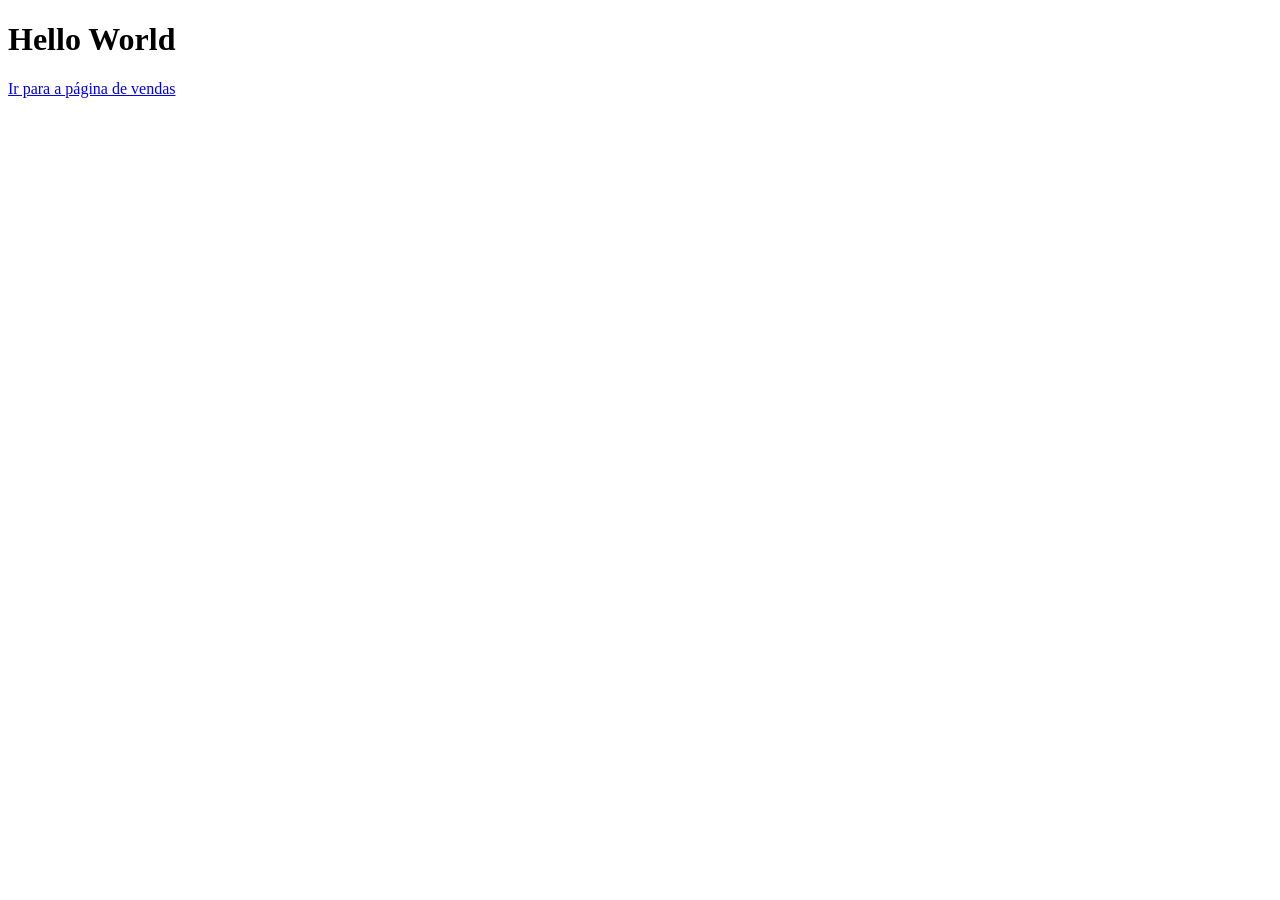
==== index.html @ 5bcf9ca5 "Teste de versionamento" ====
<!DOCTYPE html>
<html lang="en">
<head>
    <meta charset="UTF-8">
    <meta name="viewport" content="width=device-width, initial-scale=1.0">
    <title>Document</title>
</head>
<body>
    <h1>Hello World</h1>
    <a href="vendas.html">Ir para a página de vendas</a>
</body>
</html>
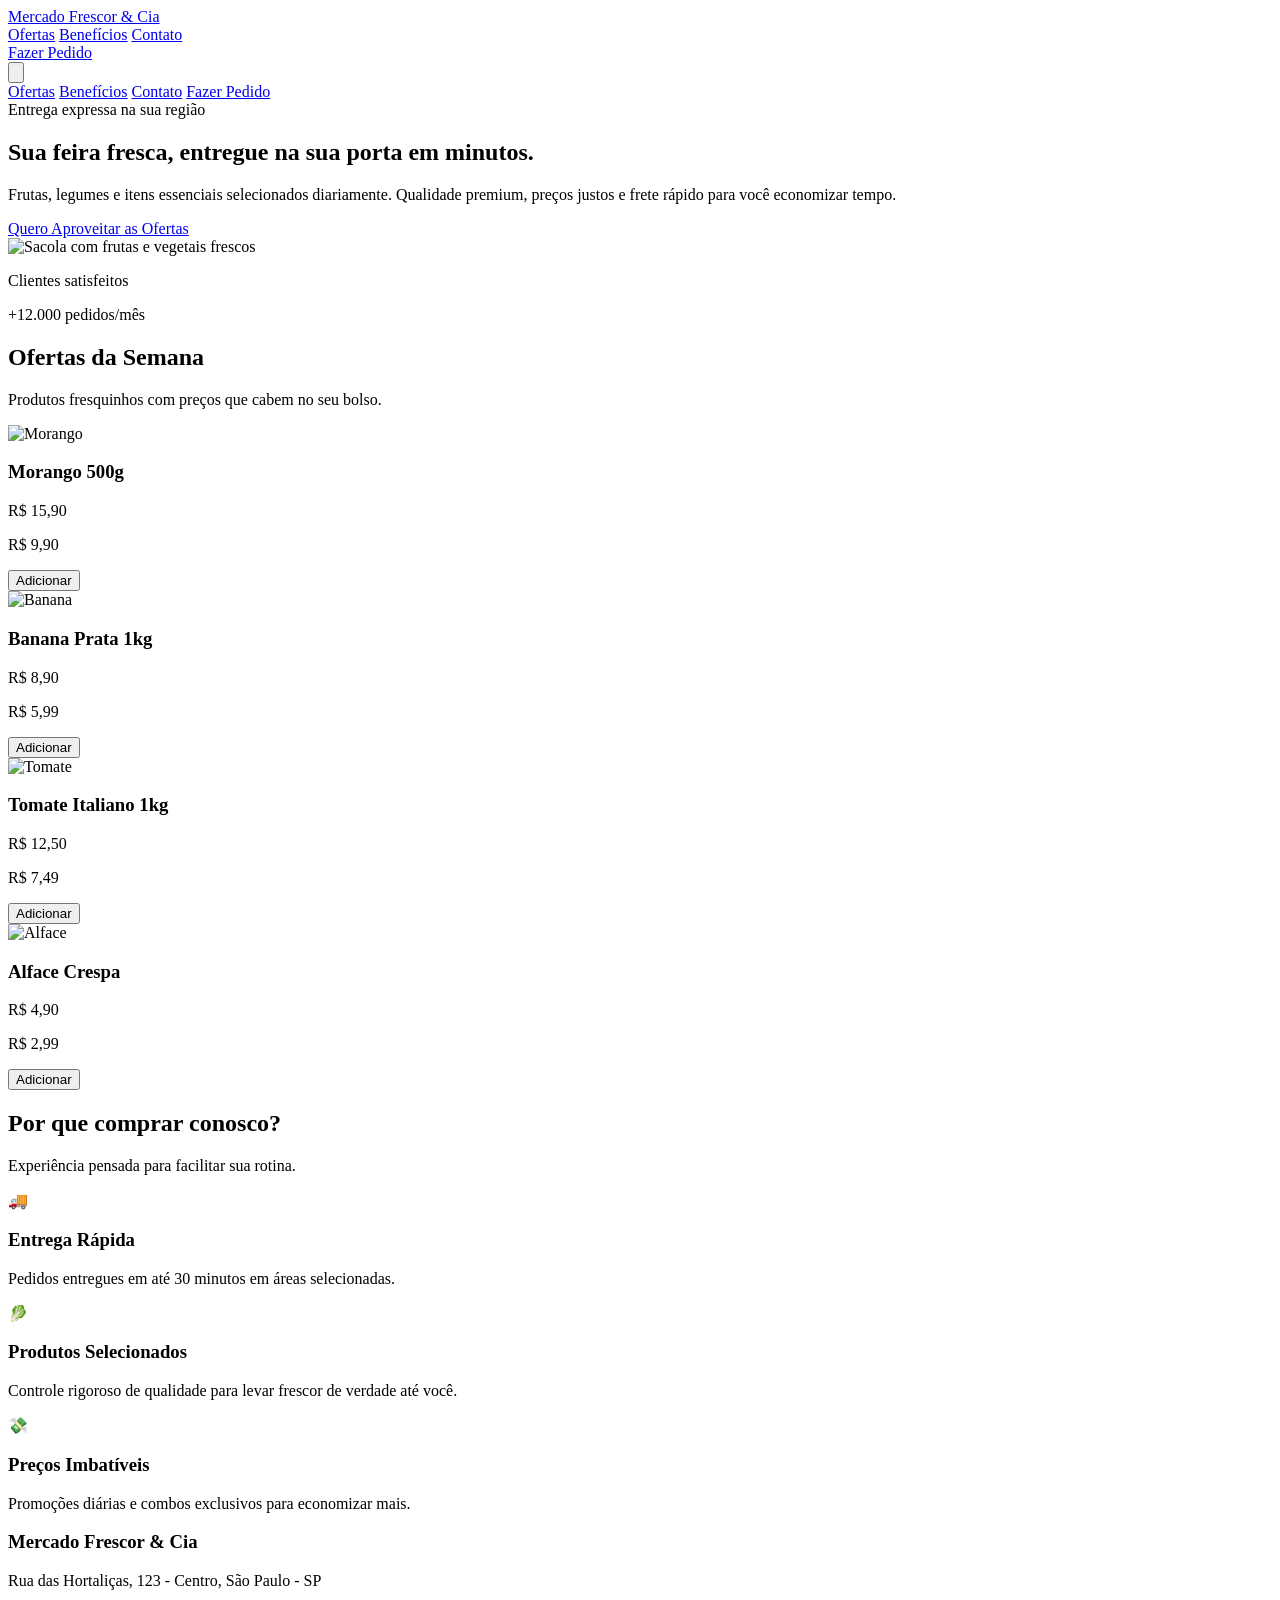
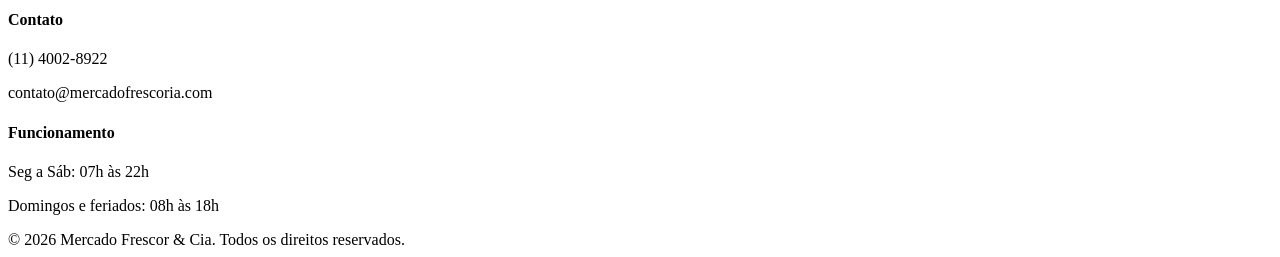
==== commit 47b19735: "Página inicial" ====
--- a/index.html
+++ b/index.html
@@ -1,12 +1,197 @@
 <!DOCTYPE html>
-<html lang="en">
+<html lang="pt-BR">
 <head>
-    <meta charset="UTF-8">
-    <meta name="viewport" content="width=device-width, initial-scale=1.0">
-    <title>Document</title>
+  <meta charset="UTF-8" />
+  <meta name="viewport" content="width=device-width, initial-scale=1.0" />
+  <title>Mercado Frescor & Cia</title>
+  <meta name="description" content="Sua feira fresca com entrega rápida, ofertas semanais e preços imbatíveis." />
+  <script src="https://cdn.tailwindcss.com"></script>
+  <script>
+    tailwind.config = {
+      theme: {
+        extend: {
+          colors: {
+            brand: {
+              50: '#f1fdf4',
+              100: '#d7f7df',
+              500: '#22c55e',
+              600: '#16a34a',
+              700: '#15803d'
+            },
+            accent: {
+              500: '#f97316',
+              600: '#ea580c'
+            }
+          }
+        }
+      }
+    }
+  </script>
 </head>
-<body>
-    <h1>Hello World</h1>
-    <a href="vendas.html">Ir para a página de vendas</a>
+<body class="bg-gray-50 text-gray-800 antialiased">
+  <header class="bg-white/95 backdrop-blur border-b border-gray-100 sticky top-0 z-50">
+    <nav class="max-w-7xl mx-auto px-4 sm:px-6 lg:px-8">
+      <div class="h-16 flex items-center justify-between">
+        <a href="#" class="text-xl font-extrabold text-brand-700">Mercado <span class="text-brand-500">Frescor & Cia</span></a>
+
+        <div class="hidden md:flex items-center gap-8 text-sm font-medium">
+          <a href="#ofertas" class="hover:text-brand-600 transition">Ofertas</a>
+          <a href="#beneficios" class="hover:text-brand-600 transition">Benefícios</a>
+          <a href="#contato" class="hover:text-brand-600 transition">Contato</a>
+        </div>
+
+        <div class="hidden md:block">
+          <a href="#" class="inline-flex items-center rounded-xl bg-accent-500 hover:bg-accent-600 px-5 py-2.5 text-white font-semibold shadow-sm transition">Fazer Pedido</a>
+        </div>
+
+        <button id="menu-btn" class="md:hidden p-2 rounded-lg border border-gray-200" aria-label="Abrir menu" aria-expanded="false" aria-controls="mobile-menu">
+          <svg class="w-6 h-6" fill="none" stroke="currentColor" stroke-width="2" viewBox="0 0 24 24" aria-hidden="true">
+            <path stroke-linecap="round" stroke-linejoin="round" d="M4 6h16M4 12h16M4 18h16" />
+          </svg>
+        </button>
+      </div>
+
+      <div id="mobile-menu" class="md:hidden hidden pb-4">
+        <div class="flex flex-col gap-3 text-sm font-medium">
+          <a href="#ofertas" class="py-2 px-2 rounded-lg hover:bg-brand-50">Ofertas</a>
+          <a href="#beneficios" class="py-2 px-2 rounded-lg hover:bg-brand-50">Benefícios</a>
+          <a href="#contato" class="py-2 px-2 rounded-lg hover:bg-brand-50">Contato</a>
+          <a href="#" class="mt-1 inline-flex justify-center rounded-xl bg-accent-500 hover:bg-accent-600 px-4 py-2.5 text-white font-semibold">Fazer Pedido</a>
+        </div>
+      </div>
+    </nav>
+  </header>
+
+  <main>
+    <section class="max-w-7xl mx-auto px-4 sm:px-6 lg:px-8 py-10 sm:py-14">
+      <div class="grid md:grid-cols-2 gap-8 items-center">
+        <div>
+          <span class="inline-flex items-center rounded-full bg-brand-100 text-brand-700 text-xs font-semibold px-3 py-1 mb-4">Entrega expressa na sua região</span>
+          <h1 class="text-3xl sm:text-4xl lg:text-5xl font-extrabold leading-tight text-gray-900">Sua feira fresca, entregue na sua porta em minutos.</h1>
+          <p class="mt-4 text-gray-600 text-base sm:text-lg">Frutas, legumes e itens essenciais selecionados diariamente. Qualidade premium, preços justos e frete rápido para você economizar tempo.</p>
+          <a href="#ofertas" class="mt-6 inline-flex rounded-2xl bg-accent-500 hover:bg-accent-600 px-7 py-3.5 text-white text-base font-bold shadow-md transition">Quero Aproveitar as Ofertas</a>
+        </div>
+        <div class="relative">
+          <img src="https://images.unsplash.com/photo-1542838132-92c53300491e?auto=format&fit=crop&w=1200&q=80" alt="Sacola com frutas e vegetais frescos" class="w-full h-72 sm:h-96 object-cover rounded-3xl shadow-lg" />
+          <div class="absolute -bottom-4 -left-4 bg-white rounded-2xl shadow-lg p-4 border border-gray-100">
+            <p class="text-sm text-gray-500">Clientes satisfeitos</p>
+            <p class="text-xl font-bold text-brand-700">+12.000 pedidos/mês</p>
+          </div>
+        </div>
+      </div>
+    </section>
+
+    <section id="ofertas" class="bg-white py-12 sm:py-16 border-y border-gray-100">
+      <div class="max-w-7xl mx-auto px-4 sm:px-6 lg:px-8">
+        <div class="text-center mb-8">
+          <h2 class="text-2xl sm:text-3xl font-extrabold text-gray-900">Ofertas da Semana</h2>
+          <p class="mt-2 text-gray-600">Produtos fresquinhos com preços que cabem no seu bolso.</p>
+        </div>
+
+        <div class="grid grid-cols-1 sm:grid-cols-2 lg:grid-cols-4 gap-6">
+          <article class="rounded-2xl border border-gray-100 bg-white shadow-sm overflow-hidden">
+            <img src="https://placehold.co/600x400/DCFCE7/166534?text=Morango" alt="Morango" class="w-full h-44 object-cover" />
+            <div class="p-4">
+              <h3 class="font-semibold text-lg">Morango 500g</h3>
+              <p class="text-sm text-gray-500 line-through">R$ 15,90</p>
+              <p class="text-2xl font-extrabold text-red-600">R$ 9,90</p>
+              <button class="mt-3 w-full rounded-xl bg-brand-600 hover:bg-brand-700 text-white font-semibold py-2.5">Adicionar</button>
+            </div>
+          </article>
+
+          <article class="rounded-2xl border border-gray-100 bg-white shadow-sm overflow-hidden">
+            <img src="https://placehold.co/600x400/FEF3C7/92400E?text=Banana" alt="Banana" class="w-full h-44 object-cover" />
+            <div class="p-4">
+              <h3 class="font-semibold text-lg">Banana Prata 1kg</h3>
+              <p class="text-sm text-gray-500 line-through">R$ 8,90</p>
+              <p class="text-2xl font-extrabold text-red-600">R$ 5,99</p>
+              <button class="mt-3 w-full rounded-xl bg-brand-600 hover:bg-brand-700 text-white font-semibold py-2.5">Adicionar</button>
+            </div>
+          </article>
+
+          <article class="rounded-2xl border border-gray-100 bg-white shadow-sm overflow-hidden">
+            <img src="https://placehold.co/600x400/DBEAFE/1E3A8A?text=Tomate" alt="Tomate" class="w-full h-44 object-cover" />
+            <div class="p-4">
+              <h3 class="font-semibold text-lg">Tomate Italiano 1kg</h3>
+              <p class="text-sm text-gray-500 line-through">R$ 12,50</p>
+              <p class="text-2xl font-extrabold text-red-600">R$ 7,49</p>
+              <button class="mt-3 w-full rounded-xl bg-brand-600 hover:bg-brand-700 text-white font-semibold py-2.5">Adicionar</button>
+            </div>
+          </article>
+
+          <article class="rounded-2xl border border-gray-100 bg-white shadow-sm overflow-hidden">
+            <img src="https://placehold.co/600x400/FEE2E2/991B1B?text=Alface" alt="Alface" class="w-full h-44 object-cover" />
+            <div class="p-4">
+              <h3 class="font-semibold text-lg">Alface Crespa</h3>
+              <p class="text-sm text-gray-500 line-through">R$ 4,90</p>
+              <p class="text-2xl font-extrabold text-red-600">R$ 2,99</p>
+              <button class="mt-3 w-full rounded-xl bg-brand-600 hover:bg-brand-700 text-white font-semibold py-2.5">Adicionar</button>
+            </div>
+          </article>
+        </div>
+      </div>
+    </section>
+
+    <section id="beneficios" class="py-12 sm:py-16">
+      <div class="max-w-7xl mx-auto px-4 sm:px-6 lg:px-8">
+        <div class="text-center mb-8">
+          <h2 class="text-2xl sm:text-3xl font-extrabold text-gray-900">Por que comprar conosco?</h2>
+          <p class="mt-2 text-gray-600">Experiência pensada para facilitar sua rotina.</p>
+        </div>
+
+        <div class="grid grid-cols-1 md:grid-cols-3 gap-6">
+          <article class="rounded-2xl bg-white border border-gray-100 p-6 shadow-sm">
+            <div class="text-3xl mb-3">🚚</div>
+            <h3 class="font-bold text-lg">Entrega Rápida</h3>
+            <p class="text-gray-600 mt-2">Pedidos entregues em até 30 minutos em áreas selecionadas.</p>
+          </article>
+
+          <article class="rounded-2xl bg-white border border-gray-100 p-6 shadow-sm">
+            <div class="text-3xl mb-3">🥬</div>
+            <h3 class="font-bold text-lg">Produtos Selecionados</h3>
+            <p class="text-gray-600 mt-2">Controle rigoroso de qualidade para levar frescor de verdade até você.</p>
+          </article>
+
+          <article class="rounded-2xl bg-white border border-gray-100 p-6 shadow-sm">
+            <div class="text-3xl mb-3">💸</div>
+            <h3 class="font-bold text-lg">Preços Imbatíveis</h3>
+            <p class="text-gray-600 mt-2">Promoções diárias e combos exclusivos para economizar mais.</p>
+          </article>
+        </div>
+      </div>
+    </section>
+  </main>
+
+  <footer id="contato" class="bg-brand-700 text-white py-10">
+    <div class="max-w-7xl mx-auto px-4 sm:px-6 lg:px-8 grid sm:grid-cols-2 lg:grid-cols-3 gap-6">
+      <div>
+        <h3 class="font-bold text-lg">Mercado Frescor & Cia</h3>
+        <p class="text-brand-100 mt-2">Rua das Hortaliças, 123 - Centro, São Paulo - SP</p>
+      </div>
+      <div>
+        <h4 class="font-semibold">Contato</h4>
+        <p class="text-brand-100 mt-2">(11) 4002-8922</p>
+        <p class="text-brand-100">contato@mercadofrescoria.com</p>
+      </div>
+      <div>
+        <h4 class="font-semibold">Funcionamento</h4>
+        <p class="text-brand-100 mt-2">Seg a Sáb: 07h às 22h</p>
+        <p class="text-brand-100">Domingos e feriados: 08h às 18h</p>
+      </div>
+    </div>
+    <div class="max-w-7xl mx-auto px-4 sm:px-6 lg:px-8 mt-8 pt-6 border-t border-brand-600 text-brand-100 text-sm">
+      © 2026 Mercado Frescor & Cia. Todos os direitos reservados.
+    </div>
+  </footer>
+
+  <script>
+    const menuBtn = document.getElementById('menu-btn');
+    const mobileMenu = document.getElementById('mobile-menu');
+
+    menuBtn.addEventListener('click', () => {
+      const isHidden = mobileMenu.classList.toggle('hidden');
+      menuBtn.setAttribute('aria-expanded', String(!isHidden));
+    });
+  </script>
 </body>
-</html>+</html>
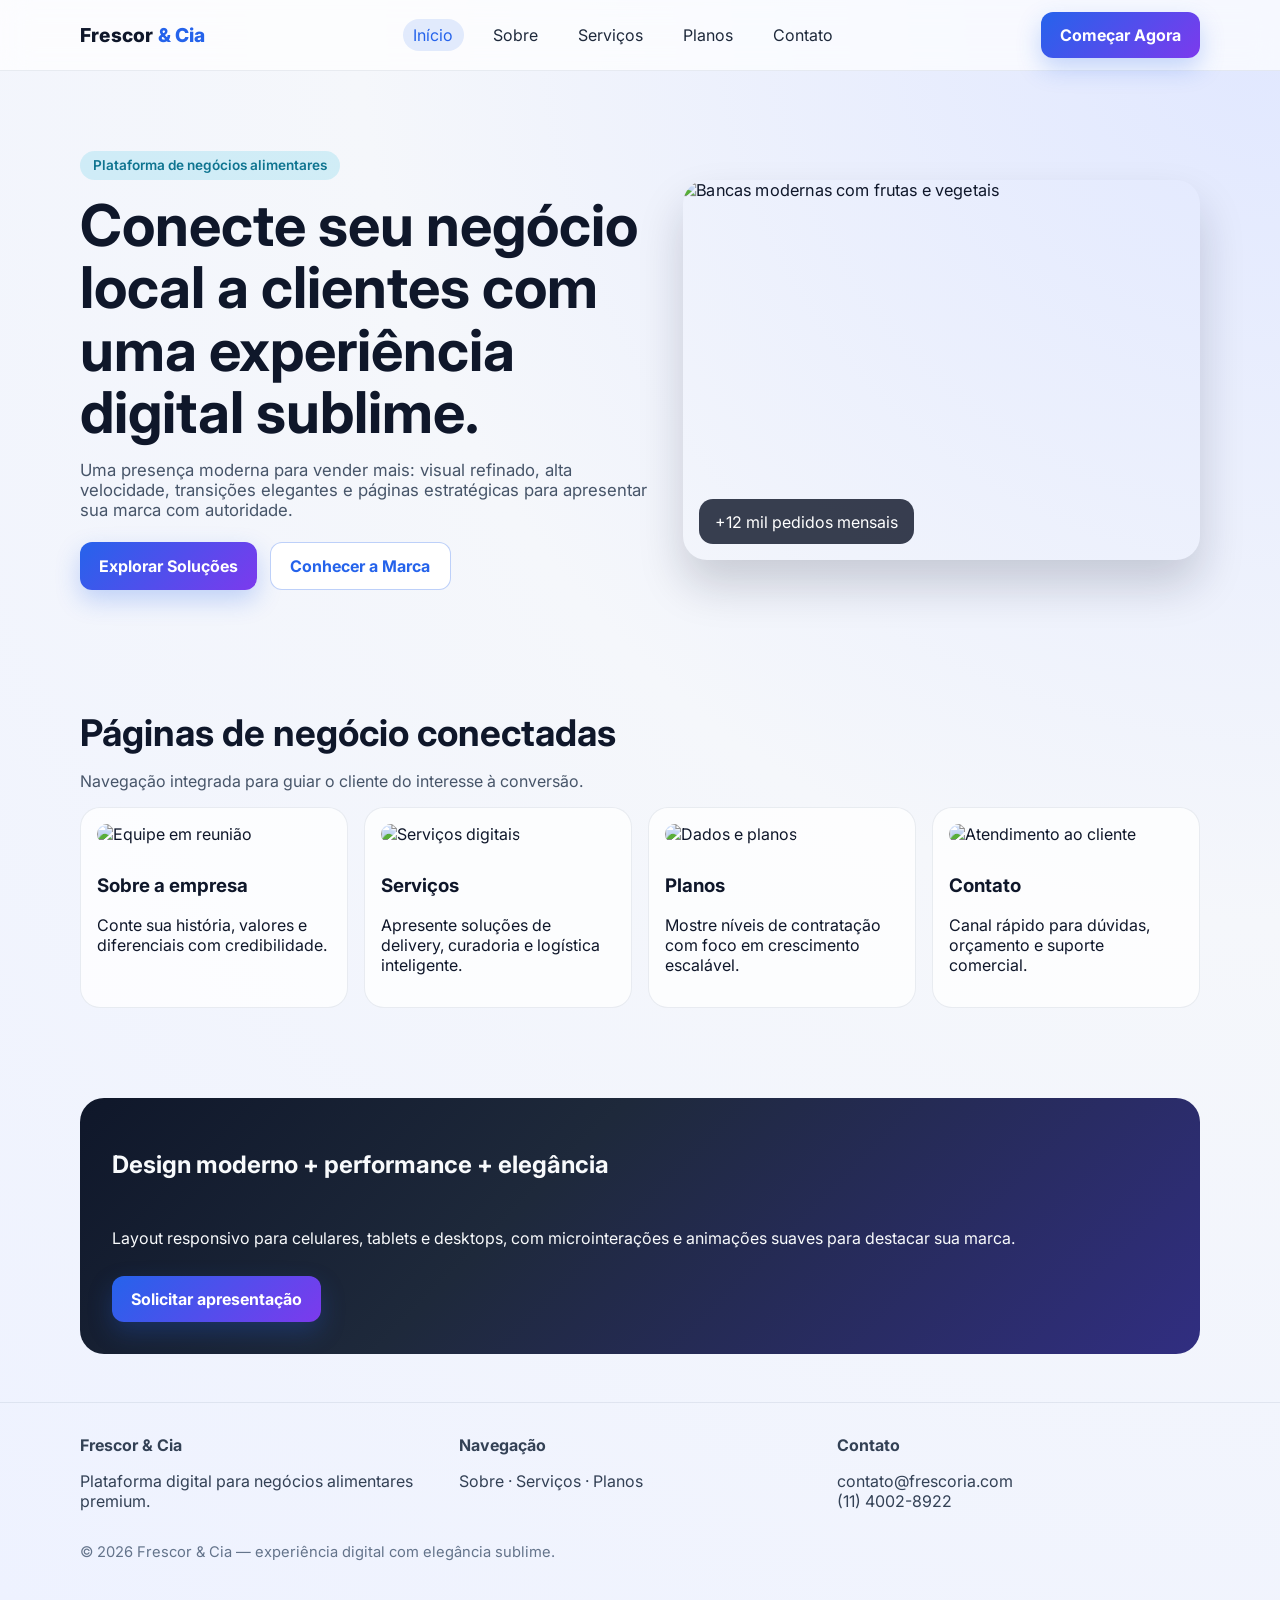
==== commit 85f9f082: "Cria site multi-paginas moderno e responsivo com README" ====
--- a/index.html
+++ b/index.html
@@ -3,195 +3,77 @@
 <head>
   <meta charset="UTF-8" />
   <meta name="viewport" content="width=device-width, initial-scale=1.0" />
-  <title>Mercado Frescor & Cia</title>
-  <meta name="description" content="Sua feira fresca com entrega rápida, ofertas semanais e preços imbatíveis." />
-  <script src="https://cdn.tailwindcss.com"></script>
-  <script>
-    tailwind.config = {
-      theme: {
-        extend: {
-          colors: {
-            brand: {
-              50: '#f1fdf4',
-              100: '#d7f7df',
-              500: '#22c55e',
-              600: '#16a34a',
-              700: '#15803d'
-            },
-            accent: {
-              500: '#f97316',
-              600: '#ea580c'
-            }
-          }
-        }
-      }
-    }
-  </script>
+  <title>Frescor & Cia | Início</title>
+  <meta name="description" content="Marketplace moderno para feiras, mercearias e negócios locais com entrega expressa e experiência premium." />
+  <link rel="preconnect" href="https://fonts.googleapis.com" />
+  <link rel="preconnect" href="https://fonts.gstatic.com" crossorigin />
+  <link href="https://fonts.googleapis.com/css2?family=Inter:wght@400;600;700;800&display=swap" rel="stylesheet" />
+  <link rel="stylesheet" href="styles.css" />
 </head>
-<body class="bg-gray-50 text-gray-800 antialiased">
-  <header class="bg-white/95 backdrop-blur border-b border-gray-100 sticky top-0 z-50">
-    <nav class="max-w-7xl mx-auto px-4 sm:px-6 lg:px-8">
-      <div class="h-16 flex items-center justify-between">
-        <a href="#" class="text-xl font-extrabold text-brand-700">Mercado <span class="text-brand-500">Frescor & Cia</span></a>
+<body>
+  <header class="topbar">
+    <div class="container nav-wrap">
+      <a class="brand" href="index.html">Frescor <span>& Cia</span></a>
+      <nav class="nav-links" aria-label="Principal">
+        <a class="active" href="index.html">Início</a>
+        <a href="sobre.html">Sobre</a>
+        <a href="servicos.html">Serviços</a>
+        <a href="planos.html">Planos</a>
+        <a href="contato.html">Contato</a>
+      </nav>
+      <a class="btn btn-primary nav-cta" href="planos.html">Começar Agora</a>
+      <button class="menu-btn" data-menu-btn aria-expanded="false" aria-label="Abrir menu">☰</button>
+    </div>
+    <div class="container mobile-menu" data-mobile-menu>
+      <a href="index.html">Início</a><a href="sobre.html">Sobre</a><a href="servicos.html">Serviços</a><a href="planos.html">Planos</a><a href="contato.html">Contato</a>
+    </div>
+  </header>
 
-        <div class="hidden md:flex items-center gap-8 text-sm font-medium">
-          <a href="#ofertas" class="hover:text-brand-600 transition">Ofertas</a>
-          <a href="#beneficios" class="hover:text-brand-600 transition">Benefícios</a>
-          <a href="#contato" class="hover:text-brand-600 transition">Contato</a>
-        </div>
-
-        <div class="hidden md:block">
-          <a href="#" class="inline-flex items-center rounded-xl bg-accent-500 hover:bg-accent-600 px-5 py-2.5 text-white font-semibold shadow-sm transition">Fazer Pedido</a>
-        </div>
-
-        <button id="menu-btn" class="md:hidden p-2 rounded-lg border border-gray-200" aria-label="Abrir menu" aria-expanded="false" aria-controls="mobile-menu">
-          <svg class="w-6 h-6" fill="none" stroke="currentColor" stroke-width="2" viewBox="0 0 24 24" aria-hidden="true">
-            <path stroke-linecap="round" stroke-linejoin="round" d="M4 6h16M4 12h16M4 18h16" />
-          </svg>
-        </button>
-      </div>
-
-      <div id="mobile-menu" class="md:hidden hidden pb-4">
-        <div class="flex flex-col gap-3 text-sm font-medium">
-          <a href="#ofertas" class="py-2 px-2 rounded-lg hover:bg-brand-50">Ofertas</a>
-          <a href="#beneficios" class="py-2 px-2 rounded-lg hover:bg-brand-50">Benefícios</a>
-          <a href="#contato" class="py-2 px-2 rounded-lg hover:bg-brand-50">Contato</a>
-          <a href="#" class="mt-1 inline-flex justify-center rounded-xl bg-accent-500 hover:bg-accent-600 px-4 py-2.5 text-white font-semibold">Fazer Pedido</a>
+  <main class="container">
+    <section class="hero reveal">
+      <div>
+        <span class="pill">Plataforma de negócios alimentares</span>
+        <h1>Conecte seu negócio local a clientes com uma experiência digital sublime.</h1>
+        <p>Uma presença moderna para vender mais: visual refinado, alta velocidade, transições elegantes e páginas estratégicas para apresentar sua marca com autoridade.</p>
+        <div class="hero-actions">
+          <a class="btn btn-primary" href="servicos.html">Explorar Soluções</a>
+          <a class="btn btn-secondary" href="sobre.html">Conhecer a Marca</a>
         </div>
       </div>
-    </nav>
-  </header>
-
-  <main>
-    <section class="max-w-7xl mx-auto px-4 sm:px-6 lg:px-8 py-10 sm:py-14">
-      <div class="grid md:grid-cols-2 gap-8 items-center">
-        <div>
-          <span class="inline-flex items-center rounded-full bg-brand-100 text-brand-700 text-xs font-semibold px-3 py-1 mb-4">Entrega expressa na sua região</span>
-          <h1 class="text-3xl sm:text-4xl lg:text-5xl font-extrabold leading-tight text-gray-900">Sua feira fresca, entregue na sua porta em minutos.</h1>
-          <p class="mt-4 text-gray-600 text-base sm:text-lg">Frutas, legumes e itens essenciais selecionados diariamente. Qualidade premium, preços justos e frete rápido para você economizar tempo.</p>
-          <a href="#ofertas" class="mt-6 inline-flex rounded-2xl bg-accent-500 hover:bg-accent-600 px-7 py-3.5 text-white text-base font-bold shadow-md transition">Quero Aproveitar as Ofertas</a>
-        </div>
-        <div class="relative">
-          <img src="https://images.unsplash.com/photo-1542838132-92c53300491e?auto=format&fit=crop&w=1200&q=80" alt="Sacola com frutas e vegetais frescos" class="w-full h-72 sm:h-96 object-cover rounded-3xl shadow-lg" />
-          <div class="absolute -bottom-4 -left-4 bg-white rounded-2xl shadow-lg p-4 border border-gray-100">
-            <p class="text-sm text-gray-500">Clientes satisfeitos</p>
-            <p class="text-xl font-bold text-brand-700">+12.000 pedidos/mês</p>
-          </div>
-        </div>
+      <div class="image-card">
+        <img src="https://images.unsplash.com/photo-1542838132-92c53300491e?auto=format&fit=crop&w=1400&q=80" alt="Bancas modernas com frutas e vegetais" />
+        <div class="image-badge">+12 mil pedidos mensais</div>
       </div>
     </section>
 
-    <section id="ofertas" class="bg-white py-12 sm:py-16 border-y border-gray-100">
-      <div class="max-w-7xl mx-auto px-4 sm:px-6 lg:px-8">
-        <div class="text-center mb-8">
-          <h2 class="text-2xl sm:text-3xl font-extrabold text-gray-900">Ofertas da Semana</h2>
-          <p class="mt-2 text-gray-600">Produtos fresquinhos com preços que cabem no seu bolso.</p>
-        </div>
-
-        <div class="grid grid-cols-1 sm:grid-cols-2 lg:grid-cols-4 gap-6">
-          <article class="rounded-2xl border border-gray-100 bg-white shadow-sm overflow-hidden">
-            <img src="https://placehold.co/600x400/DCFCE7/166534?text=Morango" alt="Morango" class="w-full h-44 object-cover" />
-            <div class="p-4">
-              <h3 class="font-semibold text-lg">Morango 500g</h3>
-              <p class="text-sm text-gray-500 line-through">R$ 15,90</p>
-              <p class="text-2xl font-extrabold text-red-600">R$ 9,90</p>
-              <button class="mt-3 w-full rounded-xl bg-brand-600 hover:bg-brand-700 text-white font-semibold py-2.5">Adicionar</button>
-            </div>
-          </article>
-
-          <article class="rounded-2xl border border-gray-100 bg-white shadow-sm overflow-hidden">
-            <img src="https://placehold.co/600x400/FEF3C7/92400E?text=Banana" alt="Banana" class="w-full h-44 object-cover" />
-            <div class="p-4">
-              <h3 class="font-semibold text-lg">Banana Prata 1kg</h3>
-              <p class="text-sm text-gray-500 line-through">R$ 8,90</p>
-              <p class="text-2xl font-extrabold text-red-600">R$ 5,99</p>
-              <button class="mt-3 w-full rounded-xl bg-brand-600 hover:bg-brand-700 text-white font-semibold py-2.5">Adicionar</button>
-            </div>
-          </article>
-
-          <article class="rounded-2xl border border-gray-100 bg-white shadow-sm overflow-hidden">
-            <img src="https://placehold.co/600x400/DBEAFE/1E3A8A?text=Tomate" alt="Tomate" class="w-full h-44 object-cover" />
-            <div class="p-4">
-              <h3 class="font-semibold text-lg">Tomate Italiano 1kg</h3>
-              <p class="text-sm text-gray-500 line-through">R$ 12,50</p>
-              <p class="text-2xl font-extrabold text-red-600">R$ 7,49</p>
-              <button class="mt-3 w-full rounded-xl bg-brand-600 hover:bg-brand-700 text-white font-semibold py-2.5">Adicionar</button>
-            </div>
-          </article>
-
-          <article class="rounded-2xl border border-gray-100 bg-white shadow-sm overflow-hidden">
-            <img src="https://placehold.co/600x400/FEE2E2/991B1B?text=Alface" alt="Alface" class="w-full h-44 object-cover" />
-            <div class="p-4">
-              <h3 class="font-semibold text-lg">Alface Crespa</h3>
-              <p class="text-sm text-gray-500 line-through">R$ 4,90</p>
-              <p class="text-2xl font-extrabold text-red-600">R$ 2,99</p>
-              <button class="mt-3 w-full rounded-xl bg-brand-600 hover:bg-brand-700 text-white font-semibold py-2.5">Adicionar</button>
-            </div>
-          </article>
-        </div>
+    <section class="reveal">
+      <div class="section-head">
+        <h2>Páginas de negócio conectadas</h2>
+        <p>Navegação integrada para guiar o cliente do interesse à conversão.</p>
+      </div>
+      <div class="grid grid-4">
+        <article class="card"><img src="https://images.unsplash.com/photo-1556740749-887f6717d7e4?auto=format&fit=crop&w=900&q=80" alt="Equipe em reunião" /><h3>Sobre a empresa</h3><p>Conte sua história, valores e diferenciais com credibilidade.</p></article>
+        <article class="card"><img src="https://images.unsplash.com/photo-1542744173-8e7e53415bb0?auto=format&fit=crop&w=900&q=80" alt="Serviços digitais" /><h3>Serviços</h3><p>Apresente soluções de delivery, curadoria e logística inteligente.</p></article>
+        <article class="card"><img src="https://images.unsplash.com/photo-1454165804606-c3d57bc86b40?auto=format&fit=crop&w=900&q=80" alt="Dados e planos" /><h3>Planos</h3><p>Mostre níveis de contratação com foco em crescimento escalável.</p></article>
+        <article class="card"><img src="https://images.unsplash.com/photo-1516387938699-a93567ec168e?auto=format&fit=crop&w=900&q=80" alt="Atendimento ao cliente" /><h3>Contato</h3><p>Canal rápido para dúvidas, orçamento e suporte comercial.</p></article>
       </div>
     </section>
 
-    <section id="beneficios" class="py-12 sm:py-16">
-      <div class="max-w-7xl mx-auto px-4 sm:px-6 lg:px-8">
-        <div class="text-center mb-8">
-          <h2 class="text-2xl sm:text-3xl font-extrabold text-gray-900">Por que comprar conosco?</h2>
-          <p class="mt-2 text-gray-600">Experiência pensada para facilitar sua rotina.</p>
-        </div>
-
-        <div class="grid grid-cols-1 md:grid-cols-3 gap-6">
-          <article class="rounded-2xl bg-white border border-gray-100 p-6 shadow-sm">
-            <div class="text-3xl mb-3">🚚</div>
-            <h3 class="font-bold text-lg">Entrega Rápida</h3>
-            <p class="text-gray-600 mt-2">Pedidos entregues em até 30 minutos em áreas selecionadas.</p>
-          </article>
-
-          <article class="rounded-2xl bg-white border border-gray-100 p-6 shadow-sm">
-            <div class="text-3xl mb-3">🥬</div>
-            <h3 class="font-bold text-lg">Produtos Selecionados</h3>
-            <p class="text-gray-600 mt-2">Controle rigoroso de qualidade para levar frescor de verdade até você.</p>
-          </article>
-
-          <article class="rounded-2xl bg-white border border-gray-100 p-6 shadow-sm">
-            <div class="text-3xl mb-3">💸</div>
-            <h3 class="font-bold text-lg">Preços Imbatíveis</h3>
-            <p class="text-gray-600 mt-2">Promoções diárias e combos exclusivos para economizar mais.</p>
-          </article>
-        </div>
-      </div>
+    <section class="cta reveal">
+      <h2>Design moderno + performance + elegância</h2>
+      <p>Layout responsivo para celulares, tablets e desktops, com microinterações e animações suaves para destacar sua marca.</p>
+      <div><a class="btn btn-primary" href="contato.html">Solicitar apresentação</a></div>
     </section>
   </main>
 
-  <footer id="contato" class="bg-brand-700 text-white py-10">
-    <div class="max-w-7xl mx-auto px-4 sm:px-6 lg:px-8 grid sm:grid-cols-2 lg:grid-cols-3 gap-6">
-      <div>
-        <h3 class="font-bold text-lg">Mercado Frescor & Cia</h3>
-        <p class="text-brand-100 mt-2">Rua das Hortaliças, 123 - Centro, São Paulo - SP</p>
-      </div>
-      <div>
-        <h4 class="font-semibold">Contato</h4>
-        <p class="text-brand-100 mt-2">(11) 4002-8922</p>
-        <p class="text-brand-100">contato@mercadofrescoria.com</p>
-      </div>
-      <div>
-        <h4 class="font-semibold">Funcionamento</h4>
-        <p class="text-brand-100 mt-2">Seg a Sáb: 07h às 22h</p>
-        <p class="text-brand-100">Domingos e feriados: 08h às 18h</p>
-      </div>
+  <footer>
+    <div class="container footer-grid">
+      <div><strong>Frescor & Cia</strong><p>Plataforma digital para negócios alimentares premium.</p></div>
+      <div><strong>Navegação</strong><p><a href="sobre.html">Sobre</a> · <a href="servicos.html">Serviços</a> · <a href="planos.html">Planos</a></p></div>
+      <div><strong>Contato</strong><p>contato@frescoria.com<br/>(11) 4002-8922</p></div>
     </div>
-    <div class="max-w-7xl mx-auto px-4 sm:px-6 lg:px-8 mt-8 pt-6 border-t border-brand-600 text-brand-100 text-sm">
-      © 2026 Mercado Frescor & Cia. Todos os direitos reservados.
-    </div>
+    <div class="container footer-note">© 2026 Frescor & Cia — experiência digital com elegância sublime.</div>
   </footer>
-
-  <script>
-    const menuBtn = document.getElementById('menu-btn');
-    const mobileMenu = document.getElementById('mobile-menu');
-
-    menuBtn.addEventListener('click', () => {
-      const isHidden = mobileMenu.classList.toggle('hidden');
-      menuBtn.setAttribute('aria-expanded', String(!isHidden));
-    });
-  </script>
+  <script src="app.js"></script>
 </body>
 </html>
--- a/styles.css
+++ b/styles.css
@@ -0,0 +1,176 @@
+:root {
+  --bg: #f5f7fb;
+  --surface: rgba(255, 255, 255, 0.75);
+  --text: #0f172a;
+  --muted: #475569;
+  --primary: #2563eb;
+  --primary-2: #7c3aed;
+  --accent: #06b6d4;
+}
+
+* { box-sizing: border-box; }
+html { scroll-behavior: smooth; }
+body {
+  margin: 0;
+  font-family: Inter, system-ui, -apple-system, Segoe UI, Roboto, sans-serif;
+  background: radial-gradient(circle at top right, #e0e7ff 0%, var(--bg) 45%, #eef2ff 100%);
+  color: var(--text);
+}
+
+a { color: inherit; text-decoration: none; }
+
+.container { width: min(1120px, 92vw); margin: 0 auto; }
+
+.topbar {
+  position: sticky;
+  top: 0;
+  z-index: 20;
+  backdrop-filter: blur(14px);
+  background: rgba(255, 255, 255, 0.7);
+  border-bottom: 1px solid rgba(148, 163, 184, 0.2);
+}
+.nav-wrap { display: flex; align-items: center; justify-content: space-between; min-height: 70px; }
+.brand { font-weight: 800; font-size: 1.2rem; letter-spacing: .2px; }
+.brand span { color: var(--primary); }
+
+.nav-links { display: flex; gap: 1.2rem; align-items: center; }
+.nav-links a {
+  padding: .4rem .65rem;
+  border-radius: 999px;
+  color: #1e293b;
+  transition: .25s ease;
+}
+.nav-links a:hover, .nav-links a.active {
+  background: rgba(37, 99, 235, .12);
+  color: var(--primary);
+}
+
+.btn {
+  display: inline-flex;
+  align-items: center;
+  justify-content: center;
+  border: none;
+  border-radius: 12px;
+  padding: .8rem 1.2rem;
+  font-weight: 700;
+  transition: transform .25s ease, box-shadow .25s ease, background .25s ease;
+}
+.btn-primary {
+  background: linear-gradient(135deg, var(--primary), var(--primary-2));
+  color: #fff;
+  box-shadow: 0 10px 24px rgba(37, 99, 235, .25);
+}
+.btn-secondary {
+  background: #fff;
+  color: var(--primary);
+  border: 1px solid rgba(37, 99, 235, .3);
+}
+.btn:hover { transform: translateY(-2px); }
+
+.menu-btn {
+  display: none;
+  border: 1px solid rgba(100, 116, 139, .25);
+  border-radius: 10px;
+  width: 44px;
+  height: 44px;
+  background: #fff;
+}
+.mobile-menu { display: none; padding-bottom: 1rem; }
+.mobile-menu.open { display: grid; gap: .5rem; }
+.mobile-menu a {
+  background: rgba(255, 255, 255, .8);
+  border: 1px solid rgba(148, 163, 184, .18);
+  border-radius: 12px;
+  padding: .7rem .9rem;
+}
+
+.hero {
+  padding: 5rem 0 3rem;
+  display: grid;
+  grid-template-columns: 1.05fr .95fr;
+  gap: 2rem;
+  align-items: center;
+}
+.pill {
+  display: inline-block;
+  background: rgba(6, 182, 212, .15);
+  color: #0e7490;
+  padding: .4rem .8rem;
+  border-radius: 999px;
+  font-size: .85rem;
+  font-weight: 600;
+}
+.hero h1 { font-size: clamp(2rem, 5vw, 3.6rem); line-height: 1.08; margin: .9rem 0; }
+.hero p { color: var(--muted); font-size: 1.05rem; max-width: 55ch; }
+.hero-actions { display: flex; gap: .8rem; flex-wrap: wrap; margin-top: 1.4rem; }
+
+.image-card {
+  position: relative;
+  border-radius: 24px;
+  overflow: hidden;
+  min-height: 380px;
+  box-shadow: 0 25px 45px rgba(15, 23, 42, .18);
+}
+.image-card img { width: 100%; height: 100%; object-fit: cover; transform: scale(1.02); }
+.image-badge {
+  position: absolute;
+  bottom: 16px;
+  left: 16px;
+  background: rgba(15, 23, 42, .82);
+  color: #fff;
+  border-radius: 14px;
+  padding: .8rem 1rem;
+}
+
+section { padding: 2.6rem 0; }
+.section-head h2 { font-size: clamp(1.6rem, 3vw, 2.3rem); margin-bottom: .3rem; }
+.section-head p { color: var(--muted); }
+
+.grid { display: grid; gap: 1rem; }
+.grid-3 { grid-template-columns: repeat(3, minmax(0, 1fr)); }
+.grid-4 { grid-template-columns: repeat(4, minmax(0, 1fr)); }
+
+.card {
+  background: var(--surface);
+  border: 1px solid rgba(148, 163, 184, .2);
+  border-radius: 20px;
+  padding: 1rem;
+  transition: transform .3s ease, box-shadow .3s ease;
+}
+.card:hover { transform: translateY(-6px); box-shadow: 0 18px 32px rgba(30, 41, 59, .12); }
+.card img { width: 100%; border-radius: 14px; height: 170px; object-fit: cover; margin-bottom: .7rem; }
+
+.cta {
+  margin: 3rem 0;
+  padding: 2rem;
+  border-radius: 24px;
+  background: linear-gradient(135deg, #0f172a, #1e293b 40%, #312e81);
+  color: #f8fafc;
+  display: grid;
+  gap: .8rem;
+}
+
+footer {
+  margin-top: 2rem;
+  padding: 2rem 0 2.5rem;
+  border-top: 1px solid rgba(148, 163, 184, .2);
+  color: #334155;
+}
+.footer-grid { display: grid; gap: 1rem; grid-template-columns: repeat(3, minmax(0, 1fr)); }
+.footer-note { margin-top: 1rem; font-size: .92rem; color: #64748b; }
+
+.reveal { opacity: 0; transform: translateY(18px); transition: .6s ease; }
+.reveal.show { opacity: 1; transform: translateY(0); }
+
+@media (max-width: 960px) {
+  .hero { grid-template-columns: 1fr; }
+  .grid-4 { grid-template-columns: repeat(2, minmax(0, 1fr)); }
+  .grid-3, .footer-grid { grid-template-columns: 1fr 1fr; }
+}
+
+@media (max-width: 700px) {
+  .nav-links, .nav-cta { display: none; }
+  .menu-btn { display: grid; place-items: center; }
+  .grid-4, .grid-3, .footer-grid { grid-template-columns: 1fr; }
+  .hero { padding-top: 2.7rem; }
+}
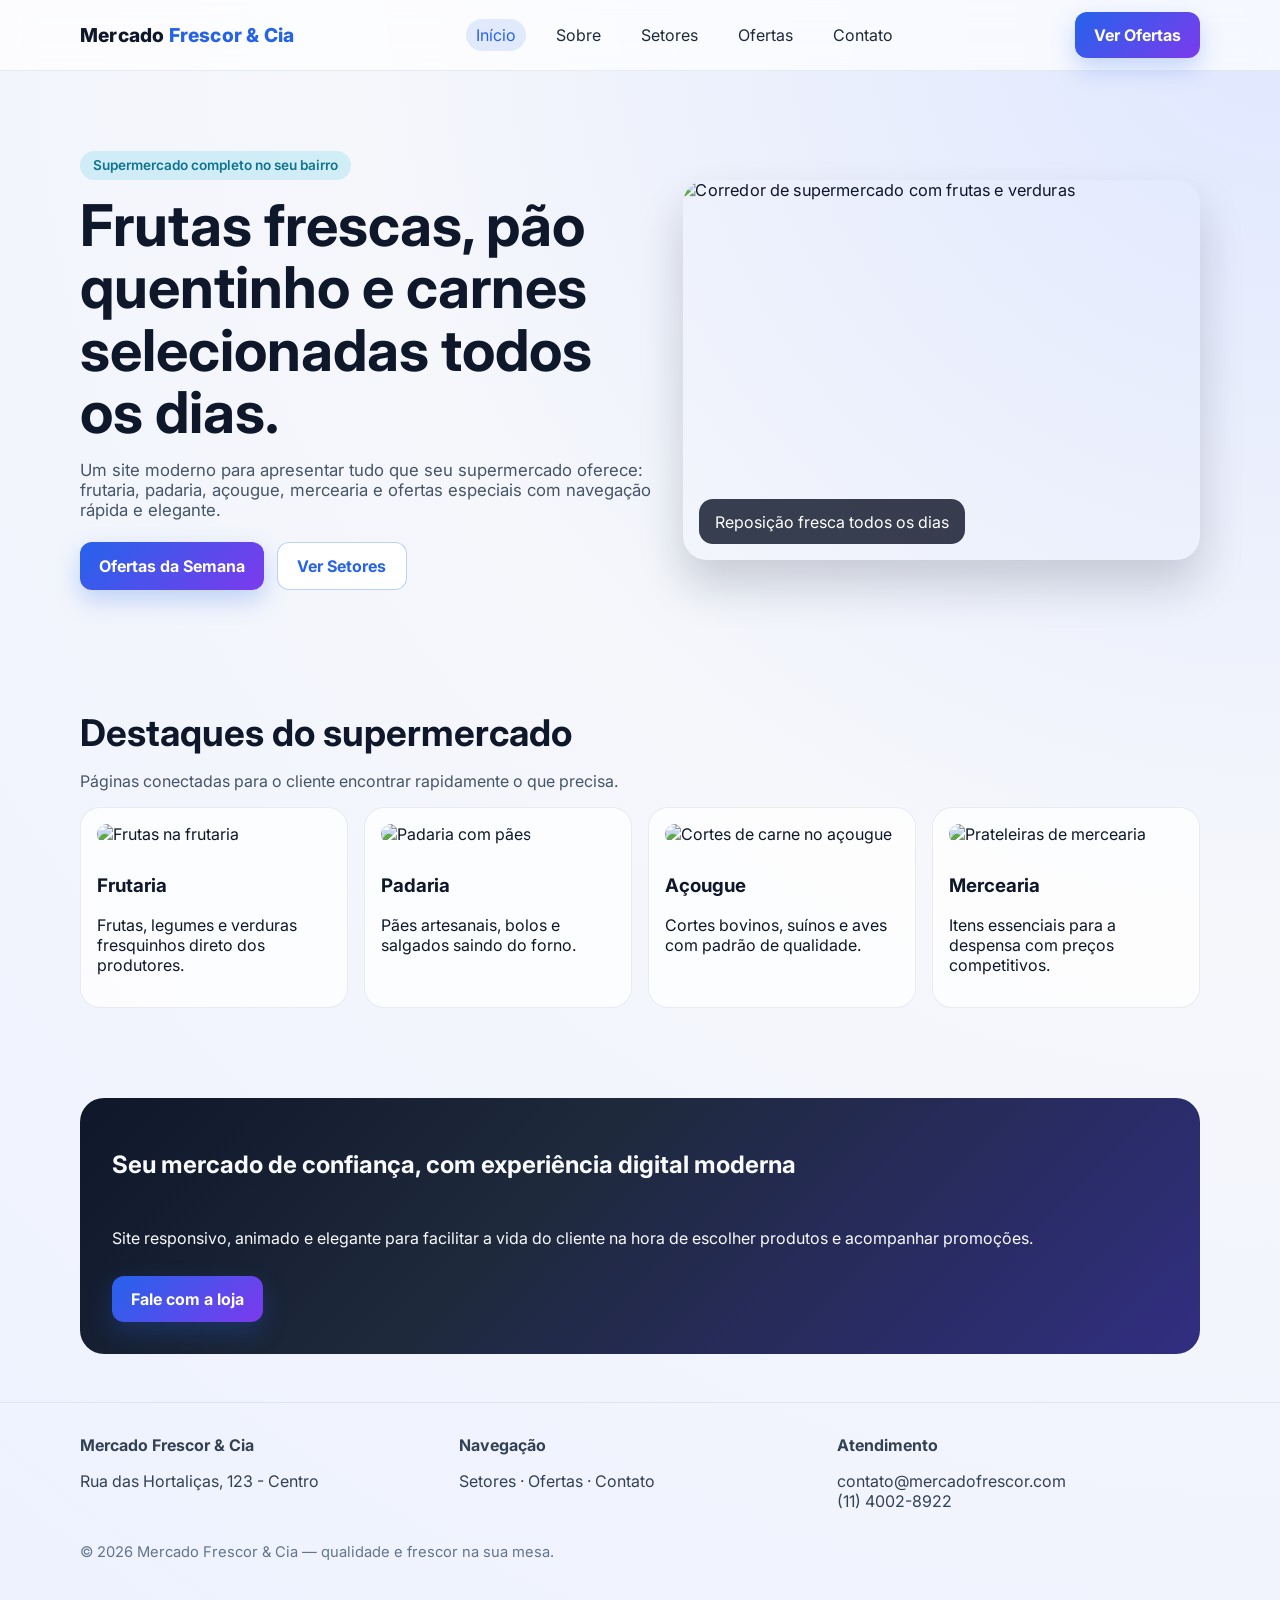
==== commit d94a3b68: "Remodela site para demonstração real de supermercado" ====
--- a/index.html
+++ b/index.html
@@ -3,8 +3,8 @@
 <head>
   <meta charset="UTF-8" />
   <meta name="viewport" content="width=device-width, initial-scale=1.0" />
-  <title>Frescor & Cia | Início</title>
-  <meta name="description" content="Marketplace moderno para feiras, mercearias e negócios locais com entrega expressa e experiência premium." />
+  <title>Mercado Frescor & Cia | Início</title>
+  <meta name="description" content="Supermercado completo com seções de frutaria, padaria, açougue e ofertas diárias." />
   <link rel="preconnect" href="https://fonts.googleapis.com" />
   <link rel="preconnect" href="https://fonts.gstatic.com" crossorigin />
   <link href="https://fonts.googleapis.com/css2?family=Inter:wght@400;600;700;800&display=swap" rel="stylesheet" />
@@ -13,66 +13,66 @@
 <body>
   <header class="topbar">
     <div class="container nav-wrap">
-      <a class="brand" href="index.html">Frescor <span>& Cia</span></a>
+      <a class="brand" href="index.html">Mercado <span>Frescor & Cia</span></a>
       <nav class="nav-links" aria-label="Principal">
         <a class="active" href="index.html">Início</a>
         <a href="sobre.html">Sobre</a>
-        <a href="servicos.html">Serviços</a>
-        <a href="planos.html">Planos</a>
+        <a href="servicos.html">Setores</a>
+        <a href="planos.html">Ofertas</a>
         <a href="contato.html">Contato</a>
       </nav>
-      <a class="btn btn-primary nav-cta" href="planos.html">Começar Agora</a>
+      <a class="btn btn-primary nav-cta" href="planos.html">Ver Ofertas</a>
       <button class="menu-btn" data-menu-btn aria-expanded="false" aria-label="Abrir menu">☰</button>
     </div>
     <div class="container mobile-menu" data-mobile-menu>
-      <a href="index.html">Início</a><a href="sobre.html">Sobre</a><a href="servicos.html">Serviços</a><a href="planos.html">Planos</a><a href="contato.html">Contato</a>
+      <a href="index.html">Início</a><a href="sobre.html">Sobre</a><a href="servicos.html">Setores</a><a href="planos.html">Ofertas</a><a href="contato.html">Contato</a>
     </div>
   </header>
 
   <main class="container">
     <section class="hero reveal">
       <div>
-        <span class="pill">Plataforma de negócios alimentares</span>
-        <h1>Conecte seu negócio local a clientes com uma experiência digital sublime.</h1>
-        <p>Uma presença moderna para vender mais: visual refinado, alta velocidade, transições elegantes e páginas estratégicas para apresentar sua marca com autoridade.</p>
+        <span class="pill">Supermercado completo no seu bairro</span>
+        <h1>Frutas frescas, pão quentinho e carnes selecionadas todos os dias.</h1>
+        <p>Um site moderno para apresentar tudo que seu supermercado oferece: frutaria, padaria, açougue, mercearia e ofertas especiais com navegação rápida e elegante.</p>
         <div class="hero-actions">
-          <a class="btn btn-primary" href="servicos.html">Explorar Soluções</a>
-          <a class="btn btn-secondary" href="sobre.html">Conhecer a Marca</a>
+          <a class="btn btn-primary" href="planos.html">Ofertas da Semana</a>
+          <a class="btn btn-secondary" href="servicos.html">Ver Setores</a>
         </div>
       </div>
       <div class="image-card">
-        <img src="https://images.unsplash.com/photo-1542838132-92c53300491e?auto=format&fit=crop&w=1400&q=80" alt="Bancas modernas com frutas e vegetais" />
-        <div class="image-badge">+12 mil pedidos mensais</div>
+        <img src="https://images.unsplash.com/photo-1542838132-92c53300491e?auto=format&fit=crop&w=1400&q=80" alt="Corredor de supermercado com frutas e verduras" />
+        <div class="image-badge">Reposição fresca todos os dias</div>
       </div>
     </section>
 
     <section class="reveal">
       <div class="section-head">
-        <h2>Páginas de negócio conectadas</h2>
-        <p>Navegação integrada para guiar o cliente do interesse à conversão.</p>
+        <h2>Destaques do supermercado</h2>
+        <p>Páginas conectadas para o cliente encontrar rapidamente o que precisa.</p>
       </div>
       <div class="grid grid-4">
-        <article class="card"><img src="https://images.unsplash.com/photo-1556740749-887f6717d7e4?auto=format&fit=crop&w=900&q=80" alt="Equipe em reunião" /><h3>Sobre a empresa</h3><p>Conte sua história, valores e diferenciais com credibilidade.</p></article>
-        <article class="card"><img src="https://images.unsplash.com/photo-1542744173-8e7e53415bb0?auto=format&fit=crop&w=900&q=80" alt="Serviços digitais" /><h3>Serviços</h3><p>Apresente soluções de delivery, curadoria e logística inteligente.</p></article>
-        <article class="card"><img src="https://images.unsplash.com/photo-1454165804606-c3d57bc86b40?auto=format&fit=crop&w=900&q=80" alt="Dados e planos" /><h3>Planos</h3><p>Mostre níveis de contratação com foco em crescimento escalável.</p></article>
-        <article class="card"><img src="https://images.unsplash.com/photo-1516387938699-a93567ec168e?auto=format&fit=crop&w=900&q=80" alt="Atendimento ao cliente" /><h3>Contato</h3><p>Canal rápido para dúvidas, orçamento e suporte comercial.</p></article>
+        <article class="card"><img src="https://images.unsplash.com/photo-1615486363979-89e4d1966e7b?auto=format&fit=crop&w=900&q=80" alt="Frutas na frutaria" /><h3>Frutaria</h3><p>Frutas, legumes e verduras fresquinhos direto dos produtores.</p></article>
+        <article class="card"><img src="https://images.unsplash.com/photo-1509440159596-0249088772ff?auto=format&fit=crop&w=900&q=80" alt="Padaria com pães" /><h3>Padaria</h3><p>Pães artesanais, bolos e salgados saindo do forno.</p></article>
+        <article class="card"><img src="https://images.unsplash.com/photo-1607623814075-e51df1bdc82f?auto=format&fit=crop&w=900&q=80" alt="Cortes de carne no açougue" /><h3>Açougue</h3><p>Cortes bovinos, suínos e aves com padrão de qualidade.</p></article>
+        <article class="card"><img src="https://images.unsplash.com/photo-1586201375761-83865001e31b?auto=format&fit=crop&w=900&q=80" alt="Prateleiras de mercearia" /><h3>Mercearia</h3><p>Itens essenciais para a despensa com preços competitivos.</p></article>
       </div>
     </section>
 
     <section class="cta reveal">
-      <h2>Design moderno + performance + elegância</h2>
-      <p>Layout responsivo para celulares, tablets e desktops, com microinterações e animações suaves para destacar sua marca.</p>
-      <div><a class="btn btn-primary" href="contato.html">Solicitar apresentação</a></div>
+      <h2>Seu mercado de confiança, com experiência digital moderna</h2>
+      <p>Site responsivo, animado e elegante para facilitar a vida do cliente na hora de escolher produtos e acompanhar promoções.</p>
+      <div><a class="btn btn-primary" href="contato.html">Fale com a loja</a></div>
     </section>
   </main>
 
   <footer>
     <div class="container footer-grid">
-      <div><strong>Frescor & Cia</strong><p>Plataforma digital para negócios alimentares premium.</p></div>
-      <div><strong>Navegação</strong><p><a href="sobre.html">Sobre</a> · <a href="servicos.html">Serviços</a> · <a href="planos.html">Planos</a></p></div>
-      <div><strong>Contato</strong><p>contato@frescoria.com<br/>(11) 4002-8922</p></div>
+      <div><strong>Mercado Frescor & Cia</strong><p>Rua das Hortaliças, 123 - Centro</p></div>
+      <div><strong>Navegação</strong><p><a href="servicos.html">Setores</a> · <a href="planos.html">Ofertas</a> · <a href="contato.html">Contato</a></p></div>
+      <div><strong>Atendimento</strong><p>contato@mercadofrescor.com<br/>(11) 4002-8922</p></div>
     </div>
-    <div class="container footer-note">© 2026 Frescor & Cia — experiência digital com elegância sublime.</div>
+    <div class="container footer-note">© 2026 Mercado Frescor & Cia — qualidade e frescor na sua mesa.</div>
   </footer>
   <script src="app.js"></script>
 </body>
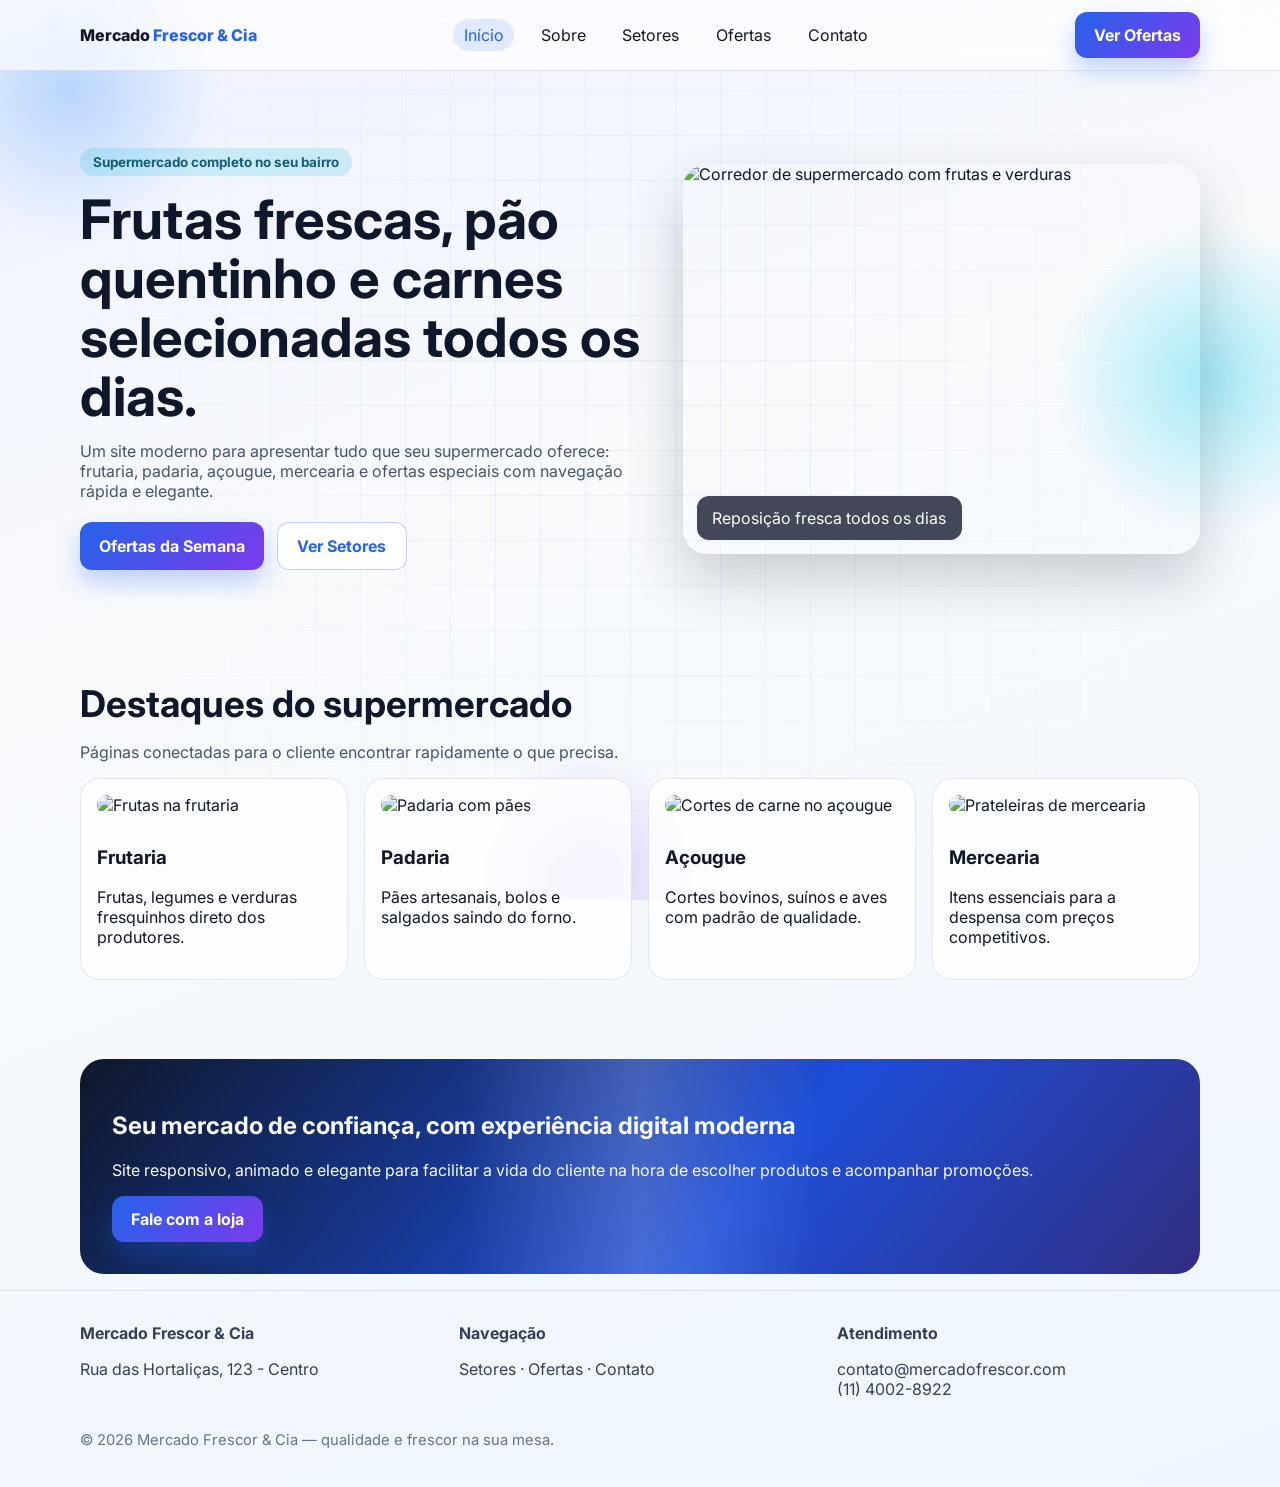
==== commit 7d023ff1: "Aprimora visual animado e readme técnico do site de supermercado" ====
--- a/index.html
+++ b/index.html
@@ -11,6 +11,9 @@
   <link rel="stylesheet" href="styles.css" />
 </head>
 <body>
+  <div class="bg-scene" aria-hidden="true">
+    <span class="bg-orb one"></span><span class="bg-orb two"></span><span class="bg-orb three"></span><span class="bg-grid"></span>
+  </div>
   <header class="topbar">
     <div class="container nav-wrap">
       <a class="brand" href="index.html">Mercado <span>Frescor & Cia</span></a>
--- a/styles.css
+++ b/styles.css
@@ -1,176 +1,117 @@
 :root {
-  --bg: #f5f7fb;
-  --surface: rgba(255, 255, 255, 0.75);
+  --bg: #f4f7ff;
+  --surface: rgba(255, 255, 255, 0.78);
   --text: #0f172a;
   --muted: #475569;
   --primary: #2563eb;
-  --primary-2: #7c3aed;
+  --secondary: #7c3aed;
   --accent: #06b6d4;
 }
-
 * { box-sizing: border-box; }
 html { scroll-behavior: smooth; }
 body {
   margin: 0;
   font-family: Inter, system-ui, -apple-system, Segoe UI, Roboto, sans-serif;
-  background: radial-gradient(circle at top right, #e0e7ff 0%, var(--bg) 45%, #eef2ff 100%);
   color: var(--text);
+  background: linear-gradient(160deg, #eef2ff 0%, #f8fafc 35%, #eff6ff 100%);
+  overflow-x: hidden;
+}
+a { color: inherit; text-decoration: none; }
+.container { width: min(1120px, 92vw); margin: 0 auto; }
+
+.bg-scene { position: fixed; inset: 0; pointer-events: none; z-index: -1; overflow: hidden; }
+.bg-orb {
+  position: absolute; border-radius: 999px; filter: blur(8px); opacity: .38;
+  animation: float 16s ease-in-out infinite;
+}
+.bg-orb.one { width: 320px; height: 320px; top: -70px; left: -90px; background: radial-gradient(circle, #60a5fa, transparent 65%); }
+.bg-orb.two { width: 360px; height: 360px; right: -110px; top: 22%; background: radial-gradient(circle, #22d3ee, transparent 60%); animation-delay: -5s; }
+.bg-orb.three { width: 280px; height: 280px; left: 35%; bottom: -120px; background: radial-gradient(circle, #a78bfa, transparent 62%); animation-delay: -9s; }
+.bg-grid {
+  position: absolute; inset: 0;
+  background-image: linear-gradient(rgba(59,130,246,.08) 1px, transparent 1px), linear-gradient(90deg, rgba(59,130,246,.08) 1px, transparent 1px);
+  background-size: 45px 45px;
+  mask-image: radial-gradient(circle at 50% 45%, black 25%, transparent 75%);
+  animation: drift 20s linear infinite;
 }
 
-a { color: inherit; text-decoration: none; }
-
-.container { width: min(1120px, 92vw); margin: 0 auto; }
-
 .topbar {
-  position: sticky;
-  top: 0;
-  z-index: 20;
-  backdrop-filter: blur(14px);
-  background: rgba(255, 255, 255, 0.7);
-  border-bottom: 1px solid rgba(148, 163, 184, 0.2);
+  position: sticky; top: 0; z-index: 10;
+  backdrop-filter: blur(14px); background: rgba(255,255,255,.66);
+  border-bottom: 1px solid rgba(148,163,184,.25);
 }
 .nav-wrap { display: flex; align-items: center; justify-content: space-between; min-height: 70px; }
-.brand { font-weight: 800; font-size: 1.2rem; letter-spacing: .2px; }
+.brand { font-weight: 800; }
 .brand span { color: var(--primary); }
+.nav-links { display: flex; gap: 1rem; }
+.nav-links a { padding: .4rem .65rem; border-radius: 999px; transition: .25s ease; }
+.nav-links a:hover, .nav-links a.active { color: var(--primary); background: rgba(37,99,235,.12); }
+.menu-btn { display: none; width: 42px; height: 42px; border-radius: 10px; border: 1px solid rgba(100,116,139,.3); background: #fff; }
+.mobile-menu { display: none; padding-bottom: .9rem; }
+.mobile-menu.open { display: grid; gap: .45rem; }
+.mobile-menu a { background: #fff; border: 1px solid rgba(148,163,184,.2); border-radius: 11px; padding: .7rem .9rem; }
 
-.nav-links { display: flex; gap: 1.2rem; align-items: center; }
-.nav-links a {
-  padding: .4rem .65rem;
-  border-radius: 999px;
-  color: #1e293b;
-  transition: .25s ease;
-}
-.nav-links a:hover, .nav-links a.active {
-  background: rgba(37, 99, 235, .12);
-  color: var(--primary);
-}
+.btn { display: inline-flex; align-items: center; justify-content: center; border-radius: 12px; padding: .82rem 1.2rem; font-weight: 700; border: none; transition: .28s ease; }
+.btn-primary { color: #fff; background: linear-gradient(130deg, var(--primary), var(--secondary)); box-shadow: 0 12px 24px rgba(37,99,235,.28); }
+.btn-secondary { background: #fff; color: var(--primary); border: 1px solid rgba(37,99,235,.3); }
+.btn:hover { transform: translateY(-2px) scale(1.01); }
 
-.btn {
-  display: inline-flex;
-  align-items: center;
-  justify-content: center;
-  border: none;
-  border-radius: 12px;
-  padding: .8rem 1.2rem;
-  font-weight: 700;
-  transition: transform .25s ease, box-shadow .25s ease, background .25s ease;
-}
-.btn-primary {
-  background: linear-gradient(135deg, var(--primary), var(--primary-2));
-  color: #fff;
-  box-shadow: 0 10px 24px rgba(37, 99, 235, .25);
-}
-.btn-secondary {
-  background: #fff;
-  color: var(--primary);
-  border: 1px solid rgba(37, 99, 235, .3);
-}
-.btn:hover { transform: translateY(-2px); }
+.hero { padding: 4.8rem 0 2.6rem; display: grid; grid-template-columns: 1.05fr .95fr; gap: 2rem; align-items: center; }
+.pill { display: inline-flex; border-radius: 999px; padding: .38rem .8rem; font-size: .84rem; background: rgba(6,182,212,.17); color: #155e75; font-weight: 700; }
+.hero h1 { font-size: clamp(2rem, 5vw, 3.4rem); line-height: 1.08; margin: .9rem 0; }
+.hero p { color: var(--muted); max-width: 56ch; }
+.hero-actions { display: flex; flex-wrap: wrap; gap: .8rem; margin-top: 1.3rem; }
 
-.menu-btn {
-  display: none;
-  border: 1px solid rgba(100, 116, 139, .25);
-  border-radius: 10px;
-  width: 44px;
-  height: 44px;
-  background: #fff;
-}
-.mobile-menu { display: none; padding-bottom: 1rem; }
-.mobile-menu.open { display: grid; gap: .5rem; }
-.mobile-menu a {
-  background: rgba(255, 255, 255, .8);
-  border: 1px solid rgba(148, 163, 184, .18);
-  border-radius: 12px;
-  padding: .7rem .9rem;
-}
+.image-card { position: relative; border-radius: 24px; min-height: 390px; overflow: hidden; box-shadow: 0 25px 55px rgba(15,23,42,.2); }
+.image-card img { width: 100%; height: 100%; object-fit: cover; animation: zoomSlow 14s ease-in-out infinite alternate; }
+.image-badge { position: absolute; left: 14px; bottom: 14px; background: rgba(15,23,42,.78); color: #fff; border-radius: 12px; padding: .75rem .95rem; backdrop-filter: blur(4px); animation: pulse 3s ease-in-out infinite; }
 
-.hero {
-  padding: 5rem 0 3rem;
-  display: grid;
-  grid-template-columns: 1.05fr .95fr;
-  gap: 2rem;
-  align-items: center;
-}
-.pill {
-  display: inline-block;
-  background: rgba(6, 182, 212, .15);
-  color: #0e7490;
-  padding: .4rem .8rem;
-  border-radius: 999px;
-  font-size: .85rem;
-  font-weight: 600;
-}
-.hero h1 { font-size: clamp(2rem, 5vw, 3.6rem); line-height: 1.08; margin: .9rem 0; }
-.hero p { color: var(--muted); font-size: 1.05rem; max-width: 55ch; }
-.hero-actions { display: flex; gap: .8rem; flex-wrap: wrap; margin-top: 1.4rem; }
-
-.image-card {
-  position: relative;
-  border-radius: 24px;
-  overflow: hidden;
-  min-height: 380px;
-  box-shadow: 0 25px 45px rgba(15, 23, 42, .18);
-}
-.image-card img { width: 100%; height: 100%; object-fit: cover; transform: scale(1.02); }
-.image-badge {
-  position: absolute;
-  bottom: 16px;
-  left: 16px;
-  background: rgba(15, 23, 42, .82);
-  color: #fff;
-  border-radius: 14px;
-  padding: .8rem 1rem;
-}
-
-section { padding: 2.6rem 0; }
+section { padding: 2.4rem 0; }
 .section-head h2 { font-size: clamp(1.6rem, 3vw, 2.3rem); margin-bottom: .3rem; }
 .section-head p { color: var(--muted); }
-
 .grid { display: grid; gap: 1rem; }
-.grid-3 { grid-template-columns: repeat(3, minmax(0, 1fr)); }
-.grid-4 { grid-template-columns: repeat(4, minmax(0, 1fr)); }
+.grid-3 { grid-template-columns: repeat(3, minmax(0,1fr)); }
+.grid-4 { grid-template-columns: repeat(4, minmax(0,1fr)); }
 
 .card {
   background: var(--surface);
-  border: 1px solid rgba(148, 163, 184, .2);
+  border: 1px solid rgba(148,163,184,.24);
   border-radius: 20px;
   padding: 1rem;
-  transition: transform .3s ease, box-shadow .3s ease;
+  transition: .3s ease;
 }
-.card:hover { transform: translateY(-6px); box-shadow: 0 18px 32px rgba(30, 41, 59, .12); }
-.card img { width: 100%; border-radius: 14px; height: 170px; object-fit: cover; margin-bottom: .7rem; }
+.card:hover { transform: translateY(-8px); box-shadow: 0 20px 35px rgba(30,41,59,.12); border-color: rgba(37,99,235,.3); }
+.card img { width: 100%; height: 170px; object-fit: cover; border-radius: 12px; margin-bottom: .75rem; transition: transform .4s ease; }
+.card:hover img { transform: scale(1.06); }
 
-.cta {
-  margin: 3rem 0;
-  padding: 2rem;
-  border-radius: 24px;
-  background: linear-gradient(135deg, #0f172a, #1e293b 40%, #312e81);
-  color: #f8fafc;
-  display: grid;
-  gap: .8rem;
+.cta { margin: 2.5rem 0 1rem; padding: 2rem; border-radius: 24px; color: #f8fafc; background: linear-gradient(130deg, #0f172a, #1d4ed8 60%, #312e81); position: relative; overflow: hidden; }
+.cta::after {
+  content: ""; position: absolute; inset: -30%;
+  background: linear-gradient(90deg, transparent 40%, rgba(255,255,255,.18) 50%, transparent 60%);
+  animation: shine 6s linear infinite;
 }
 
-footer {
-  margin-top: 2rem;
-  padding: 2rem 0 2.5rem;
-  border-top: 1px solid rgba(148, 163, 184, .2);
-  color: #334155;
-}
-.footer-grid { display: grid; gap: 1rem; grid-template-columns: repeat(3, minmax(0, 1fr)); }
-.footer-note { margin-top: 1rem; font-size: .92rem; color: #64748b; }
+footer { padding: 2rem 0 2.4rem; border-top: 1px solid rgba(148,163,184,.26); color: #334155; }
+.footer-grid { display: grid; gap: 1rem; grid-template-columns: repeat(3, minmax(0,1fr)); }
+.footer-note { margin-top: 1rem; color: #64748b; font-size: .92rem; }
 
-.reveal { opacity: 0; transform: translateY(18px); transition: .6s ease; }
-.reveal.show { opacity: 1; transform: translateY(0); }
+.reveal { opacity: 0; transform: translateY(24px) scale(.99); transition: .7s cubic-bezier(.2,.7,0,1); }
+.reveal.show { opacity: 1; transform: translateY(0) scale(1); }
+
+@keyframes float { 0%,100% { transform: translateY(0) translateX(0);} 50% { transform: translateY(-24px) translateX(16px);} }
+@keyframes drift { from { transform: translateY(0);} to { transform: translateY(45px);} }
+@keyframes pulse { 0%,100% { transform: scale(1);} 50% { transform: scale(1.04);} }
+@keyframes zoomSlow { from { transform: scale(1.04);} to { transform: scale(1.12);} }
+@keyframes shine { from { transform: translateX(-40%) rotate(8deg);} to { transform: translateX(120%) rotate(8deg);} }
 
 @media (max-width: 960px) {
   .hero { grid-template-columns: 1fr; }
-  .grid-4 { grid-template-columns: repeat(2, minmax(0, 1fr)); }
-  .grid-3, .footer-grid { grid-template-columns: 1fr 1fr; }
+  .grid-4 { grid-template-columns: repeat(2, minmax(0,1fr)); }
+  .grid-3, .footer-grid { grid-template-columns: repeat(2, minmax(0,1fr)); }
 }
-
 @media (max-width: 700px) {
   .nav-links, .nav-cta { display: none; }
   .menu-btn { display: grid; place-items: center; }
   .grid-4, .grid-3, .footer-grid { grid-template-columns: 1fr; }
-  .hero { padding-top: 2.7rem; }
+  .hero { padding-top: 2.8rem; }
 }
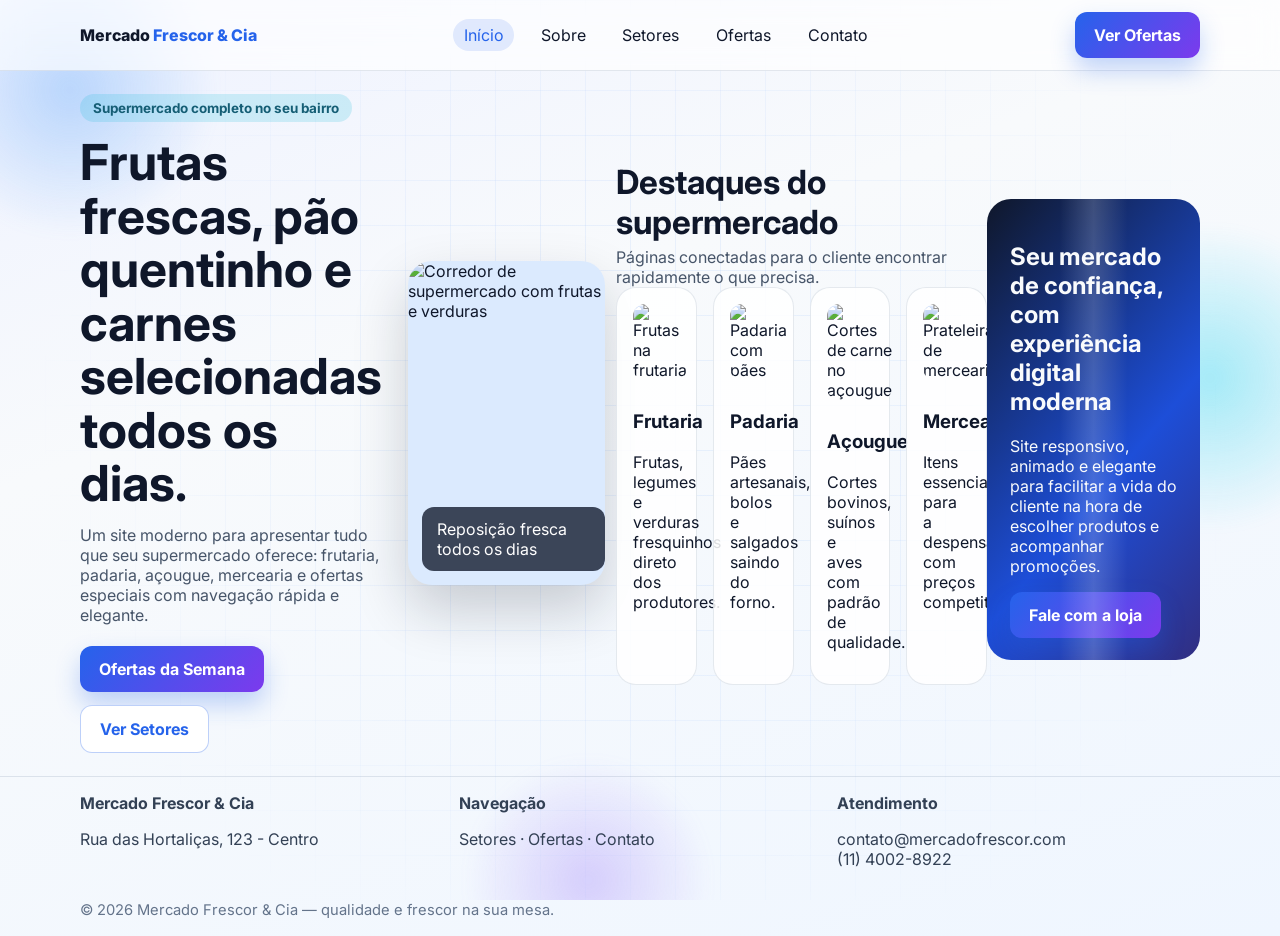
==== commit dbd535ed: "Ajusta layout para tela única e adiciona carrossel na página sobre" ====
--- a/index.html
+++ b/index.html
@@ -10,7 +10,7 @@
   <link href="https://fonts.googleapis.com/css2?family=Inter:wght@400;600;700;800&display=swap" rel="stylesheet" />
   <link rel="stylesheet" href="styles.css" />
 </head>
-<body>
+<body class="single-screen">
   <div class="bg-scene" aria-hidden="true">
     <span class="bg-orb one"></span><span class="bg-orb two"></span><span class="bg-orb three"></span><span class="bg-grid"></span>
   </div>
--- a/styles.css
+++ b/styles.css
@@ -1,6 +1,6 @@
 :root {
   --bg: #f4f7ff;
-  --surface: rgba(255, 255, 255, 0.78);
+  --surface: rgba(255, 255, 255, 0.86);
   --text: #0f172a;
   --muted: #475569;
   --primary: #2563eb;
@@ -15,6 +15,11 @@
   color: var(--text);
   background: linear-gradient(160deg, #eef2ff 0%, #f8fafc 35%, #eff6ff 100%);
   overflow-x: hidden;
+}
+body.single-screen {
+  min-height: 100vh;
+  display: flex;
+  flex-direction: column;
 }
 a { color: inherit; text-decoration: none; }
 .container { width: min(1120px, 92vw); margin: 0 auto; }
@@ -56,19 +61,25 @@
 .btn-secondary { background: #fff; color: var(--primary); border: 1px solid rgba(37,99,235,.3); }
 .btn:hover { transform: translateY(-2px) scale(1.01); }
 
-.hero { padding: 4.8rem 0 2.6rem; display: grid; grid-template-columns: 1.05fr .95fr; gap: 2rem; align-items: center; }
+main { width: 100%; }
+.single-screen main {
+  flex: 1;
+  display: flex;
+  align-items: center;
+}
+.hero { padding: clamp(1.2rem, 2.5vh, 2.2rem) 0; display: grid; grid-template-columns: 1.05fr .95fr; gap: clamp(1rem, 2vw, 2rem); align-items: center; }
 .pill { display: inline-flex; border-radius: 999px; padding: .38rem .8rem; font-size: .84rem; background: rgba(6,182,212,.17); color: #155e75; font-weight: 700; }
-.hero h1 { font-size: clamp(2rem, 5vw, 3.4rem); line-height: 1.08; margin: .9rem 0; }
-.hero p { color: var(--muted); max-width: 56ch; }
+.hero h1 { font-size: clamp(1.8rem, 4vw, 3.1rem); line-height: 1.08; margin: .9rem 0; }
+.hero p { color: var(--muted); max-width: 56ch; margin: 0; }
 .hero-actions { display: flex; flex-wrap: wrap; gap: .8rem; margin-top: 1.3rem; }
 
-.image-card { position: relative; border-radius: 24px; min-height: 390px; overflow: hidden; box-shadow: 0 25px 55px rgba(15,23,42,.2); }
+.image-card { position: relative; border-radius: 24px; min-height: clamp(260px, 36vh, 390px); overflow: hidden; box-shadow: 0 25px 55px rgba(15,23,42,.2); background: #dbeafe; }
 .image-card img { width: 100%; height: 100%; object-fit: cover; animation: zoomSlow 14s ease-in-out infinite alternate; }
 .image-badge { position: absolute; left: 14px; bottom: 14px; background: rgba(15,23,42,.78); color: #fff; border-radius: 12px; padding: .75rem .95rem; backdrop-filter: blur(4px); animation: pulse 3s ease-in-out infinite; }
 
-section { padding: 2.4rem 0; }
-.section-head h2 { font-size: clamp(1.6rem, 3vw, 2.3rem); margin-bottom: .3rem; }
-.section-head p { color: var(--muted); }
+section { padding: clamp(1rem, 2vh, 1.8rem) 0; }
+.section-head h2 { font-size: clamp(1.45rem, 2.6vw, 2.1rem); margin-bottom: .3rem; margin-top: 0; }
+.section-head p { color: var(--muted); margin: 0; }
 .grid { display: grid; gap: 1rem; }
 .grid-3 { grid-template-columns: repeat(3, minmax(0,1fr)); }
 .grid-4 { grid-template-columns: repeat(4, minmax(0,1fr)); }
@@ -81,17 +92,76 @@
   transition: .3s ease;
 }
 .card:hover { transform: translateY(-8px); box-shadow: 0 20px 35px rgba(30,41,59,.12); border-color: rgba(37,99,235,.3); }
-.card img { width: 100%; height: 170px; object-fit: cover; border-radius: 12px; margin-bottom: .75rem; transition: transform .4s ease; }
+.card img { width: 100%; height: clamp(120px, 16vh, 170px); object-fit: cover; border-radius: 12px; margin-bottom: .75rem; transition: transform .4s ease; }
 .card:hover img { transform: scale(1.06); }
 
-.cta { margin: 2.5rem 0 1rem; padding: 2rem; border-radius: 24px; color: #f8fafc; background: linear-gradient(130deg, #0f172a, #1d4ed8 60%, #312e81); position: relative; overflow: hidden; }
+.cta { margin: 1rem 0 .2rem; padding: 1.4rem; border-radius: 24px; color: #f8fafc; background: linear-gradient(130deg, #0f172a, #1d4ed8 60%, #312e81); position: relative; overflow: hidden; }
 .cta::after {
   content: ""; position: absolute; inset: -30%;
   background: linear-gradient(90deg, transparent 40%, rgba(255,255,255,.18) 50%, transparent 60%);
   animation: shine 6s linear infinite;
 }
 
-footer { padding: 2rem 0 2.4rem; border-top: 1px solid rgba(148,163,184,.26); color: #334155; }
+.about-layout { display: grid; gap: 1rem; }
+.carousel {
+  position: relative;
+  border-radius: 22px;
+  overflow: hidden;
+  min-height: clamp(260px, 37vh, 420px);
+  box-shadow: 0 20px 40px rgba(15,23,42,.18);
+}
+.carousel-track {
+  height: 100%;
+  display: flex;
+  transition: transform .45s ease;
+}
+.carousel-slide { min-width: 100%; position: relative; }
+.carousel-slide img { width: 100%; height: 100%; object-fit: cover; display: block; }
+.carousel-caption {
+  position: absolute;
+  left: 1rem;
+  right: 1rem;
+  bottom: 1rem;
+  color: #fff;
+  background: rgba(15,23,42,.55);
+  backdrop-filter: blur(3px);
+  border-radius: 10px;
+  padding: .55rem .75rem;
+  font-size: .92rem;
+}
+.carousel-btn {
+  position: absolute;
+  top: 50%;
+  transform: translateY(-50%);
+  width: 40px;
+  height: 40px;
+  border: 0;
+  border-radius: 50%;
+  background: rgba(15,23,42,.68);
+  color: #fff;
+  cursor: pointer;
+}
+.carousel-btn.prev { left: .65rem; }
+.carousel-btn.next { right: .65rem; }
+.carousel-dots {
+  position: absolute;
+  left: 50%;
+  transform: translateX(-50%);
+  bottom: .6rem;
+  display: flex;
+  gap: .4rem;
+}
+.carousel-dots button {
+  width: 10px;
+  height: 10px;
+  border-radius: 99px;
+  border: 0;
+  background: rgba(255,255,255,.5);
+}
+.carousel-dots button.active { background: #fff; width: 20px; }
+.story-card p + p { margin-top: .65rem; }
+
+footer { padding: 1rem 0 1.1rem; border-top: 1px solid rgba(148,163,184,.26); color: #334155; }
 .footer-grid { display: grid; gap: 1rem; grid-template-columns: repeat(3, minmax(0,1fr)); }
 .footer-note { margin-top: 1rem; color: #64748b; font-size: .92rem; }
 
@@ -104,14 +174,19 @@
 @keyframes zoomSlow { from { transform: scale(1.04);} to { transform: scale(1.12);} }
 @keyframes shine { from { transform: translateX(-40%) rotate(8deg);} to { transform: translateX(120%) rotate(8deg);} }
 
+@media (max-width: 1100px) {
+  .single-screen main { align-items: stretch; }
+}
 @media (max-width: 960px) {
   .hero { grid-template-columns: 1fr; }
   .grid-4 { grid-template-columns: repeat(2, minmax(0,1fr)); }
   .grid-3, .footer-grid { grid-template-columns: repeat(2, minmax(0,1fr)); }
+  .single-screen { display: block; }
 }
 @media (max-width: 700px) {
   .nav-links, .nav-cta { display: none; }
   .menu-btn { display: grid; place-items: center; }
   .grid-4, .grid-3, .footer-grid { grid-template-columns: 1fr; }
-  .hero { padding-top: 2.8rem; }
+  .hero { padding-top: 1.2rem; }
+  .carousel-btn { width: 36px; height: 36px; }
 }
